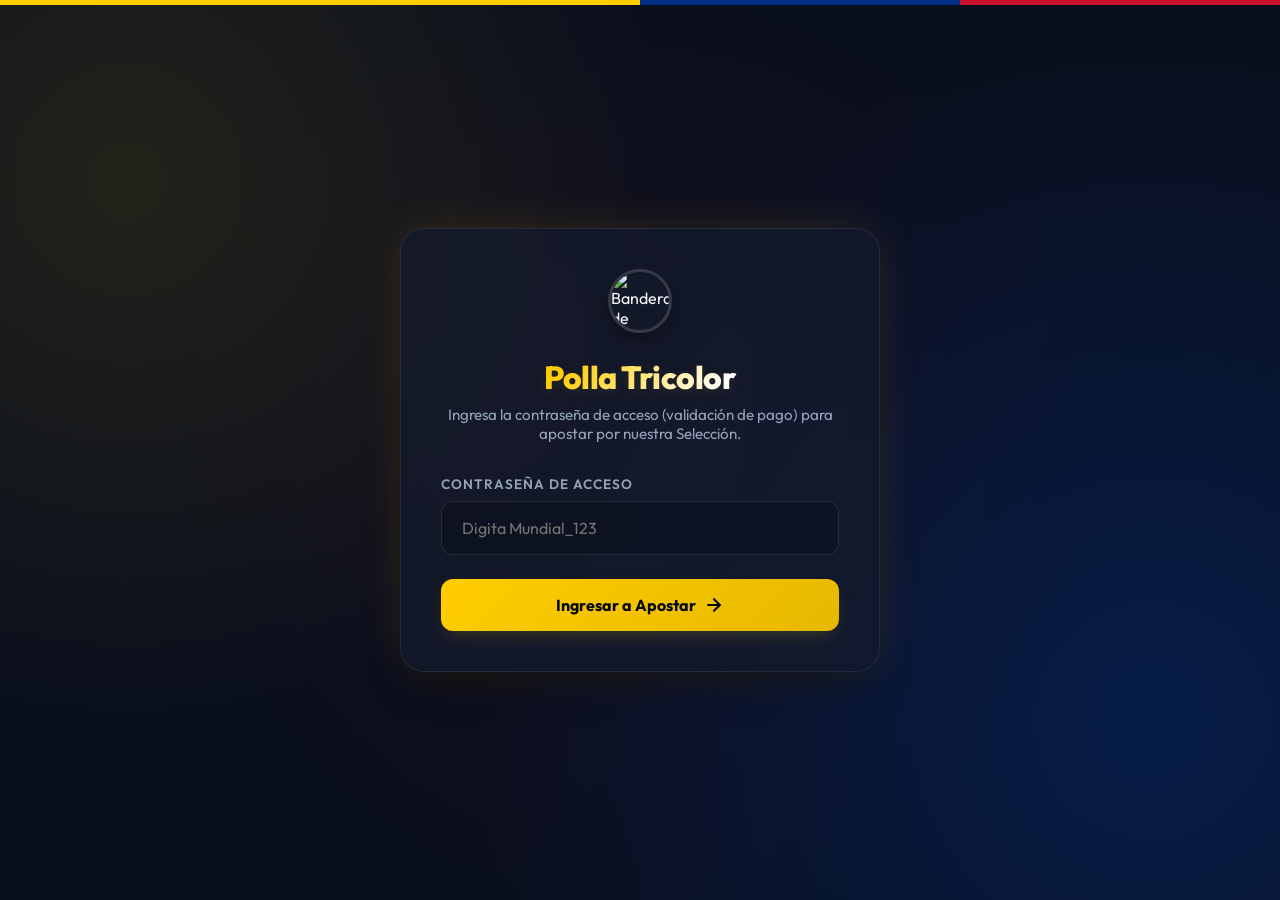
==== index.html @ 94641858 "Add index.html and update routing for standard entry point" ====
<!DOCTYPE html>
<html lang="es">
<head>
  <meta charset="UTF-8">
  <meta name="viewport" content="width=device-width, initial-scale=1.0">
  <title>Acceso Tricolor - Polla Deportiva</title>
  <link rel="stylesheet" href="css/style.css">
  <meta name="description" content="Accede a la polla oficial de la Selección Colombia para el partido frente a Uzbekistán.">
</head>
<body>
  <div class="glass-card">
    <div class="flag-container">
      <!-- Bandera de Colombia provista por flagcdn -->
      <img src="https://flagcdn.com/w160/co.png" alt="Bandera de Colombia" class="flag-img">
    </div>
    
    <h1 class="title-patriotic">Polla Tricolor</h1>
    <p class="subtitle">Ingresa la contraseña de acceso (validación de pago) para apostar por nuestra Selección.</p>
    
    <form id="login-form">
      <div class="input-group">
        <label for="password" class="input-label">Contraseña de Acceso</label>
        <input 
          type="password" 
          id="password" 
          class="input-field" 
          placeholder="Digita Mundial_123" 
          required 
          autocomplete="off"
        >
        <span class="error-msg" id="error-message">⚠️ La contraseña es incorrecta. Verifica tu comprobante.</span>
      </div>
      
      <button type="submit" class="btn-primary">
        <span>Ingresar a Apostar</span>
        <svg xmlns="http://www.w3.org/2000/svg" width="20" height="20" viewBox="0 0 24 24" fill="none" stroke="currentColor" stroke-width="2.5" stroke-linecap="round" stroke-linejoin="round"><line x1="5" y1="12" x2="19" y2="12"></line><polyline points="12 5 19 12 12 19"></polyline></svg>
      </button>
    </form>
  </div>

  <script>
    // Limpiar autorización previa al entrar a login
    sessionStorage.removeItem('authorized');

    const loginForm = document.getElementById('login-form');
    const passwordInput = document.getElementById('password');
    const errorMessage = document.getElementById('error-message');

    loginForm.addEventListener('submit', (e) => {
      e.preventDefault();
      
      const enteredPassword = passwordInput.value.trim();
      
      // Contraseña requerida: Mundial_123
      if (enteredPassword === 'Mundial_123') {
        sessionStorage.setItem('authorized', 'true');
        errorMessage.style.display = 'none';
        
        // Efecto visual de éxito antes de redirigir
        const card = document.querySelector('.glass-card');
        card.style.transform = 'scale(0.95)';
        card.style.opacity = '0.7';
        
        setTimeout(() => {
          window.location.href = 'app.html';
        }, 400);
      } else {
        // Mostrar mensaje de error con animación de sacudida
        errorMessage.style.display = 'block';
        errorMessage.style.animation = 'none';
        errorMessage.offsetHeight; // Forzar reflow
        errorMessage.style.animation = 'shake 0.3s ease-in-out';
        passwordInput.classList.add('error-border');
        passwordInput.focus();
      }
    });

    // Quitar error al escribir de nuevo
    passwordInput.addEventListener('input', () => {
      errorMessage.style.display = 'none';
    });
  </script>
</body>
</html>
---- css/style.css ----
@import url('https://fonts.googleapis.com/css2?family=Outfit:wght@300;400;500;600;700;800&display=swap');

:root {
  --bg-dark: #0a0f1d;
  --bg-card: rgba(20, 27, 45, 0.75);
  --border-glow: rgba(255, 255, 255, 0.08);
  
  /* Paleta Patria de Colombia (Ajustada para diseño premium) */
  --col-yellow: #FFCD00;
  --col-blue: #003087;
  --col-red: #C8102E;
  
  /* Variantes translúcidas y glows */
  --yellow-glow: rgba(255, 205, 0, 0.2);
  --yellow-light: rgba(255, 205, 0, 0.1);
  --blue-glow: rgba(0, 48, 135, 0.4);
  --red-glow: rgba(200, 16, 46, 0.3);
  
  --text-white: #f8fafc;
  --text-slate: #94a3b8;
  --text-muted: #64748b;
  
  --transition: all 0.3s cubic-bezier(0.4, 0, 0.2, 1);
}

* {
  margin: 0;
  padding: 0;
  box-sizing: border-box;
  font-family: 'Outfit', sans-serif;
}

body {
  background-color: var(--bg-dark);
  color: var(--text-white);
  min-height: 100vh;
  display: flex;
  flex-direction: column;
  align-items: center;
  justify-content: center;
  overflow-x: hidden;
  position: relative;
  background-image: 
    radial-gradient(circle at 10% 20%, var(--yellow-light) 0%, transparent 40%),
    radial-gradient(circle at 90% 80%, var(--blue-glow) 0%, transparent 50%),
    radial-gradient(circle at 50% 50%, rgba(200, 16, 46, 0.05) 0%, transparent 60%);
  background-attachment: fixed;
}

/* Decoraciones patrias de fondo */
body::before {
  content: '';
  position: absolute;
  top: 0;
  left: 0;
  right: 0;
  height: 5px;
  background: linear-gradient(to right, var(--col-yellow) 0%, var(--col-yellow) 50%, var(--col-blue) 50%, var(--col-blue) 75%, var(--col-red) 75%, var(--col-red) 100%);
  z-index: 10;
}

/* Contenedor tipo Glassmorphism */
.glass-card {
  background: var(--bg-card);
  backdrop-filter: blur(16px);
  -webkit-backdrop-filter: blur(16px);
  border: 1px solid var(--border-glow);
  border-radius: 24px;
  padding: 2.5rem;
  width: 100%;
  max-width: 480px;
  box-shadow: 
    0 20px 40px -15px rgba(0, 0, 0, 0.5),
    0 0 50px -10px var(--yellow-glow);
  position: relative;
  overflow: hidden;
  transition: var(--transition);
}

.glass-card::after {
  content: '';
  position: absolute;
  top: 0;
  left: -100%;
  width: 100%;
  height: 100%;
  background: linear-gradient(
    90deg,
    transparent,
    rgba(255, 255, 255, 0.05),
    transparent
  );
  transition: 0.5s;
}

.glass-card:hover::after {
  left: 100%;
}

/* Títulos y textos */
.title-patriotic {
  font-size: 2rem;
  font-weight: 800;
  text-align: center;
  margin-bottom: 0.5rem;
  background: linear-gradient(135deg, var(--col-yellow) 30%, #fff 70%);
  -webkit-background-clip: text;
  -webkit-text-fill-color: transparent;
  text-shadow: 0 4px 12px rgba(255, 205, 0, 0.1);
  letter-spacing: -0.5px;
}

.subtitle {
  color: var(--text-slate);
  text-align: center;
  font-size: 0.95rem;
  margin-bottom: 2rem;
}

/* Inputs Premium */
.input-group {
  margin-bottom: 1.5rem;
  position: relative;
}

.input-label {
  display: block;
  font-size: 0.85rem;
  font-weight: 600;
  color: var(--text-slate);
  margin-bottom: 0.5rem;
  text-transform: uppercase;
  letter-spacing: 1px;
}

.input-field {
  width: 100%;
  background: rgba(10, 15, 29, 0.6);
  border: 1px solid rgba(255, 255, 255, 0.1);
  border-radius: 12px;
  padding: 1rem 1.25rem;
  color: var(--text-white);
  font-size: 1rem;
  outline: none;
  transition: var(--transition);
}

.input-field:focus {
  border-color: var(--col-yellow);
  box-shadow: 0 0 15px rgba(255, 205, 0, 0.15);
  background: rgba(10, 15, 29, 0.85);
}

/* Botones con efectos patrios */
.btn-primary {
  width: 100%;
  background: linear-gradient(135deg, var(--col-yellow) 0%, #E6B800 100%);
  color: #05070f;
  border: none;
  border-radius: 12px;
  padding: 1rem;
  font-size: 1rem;
  font-weight: 700;
  cursor: pointer;
  transition: var(--transition);
  box-shadow: 0 8px 20px -6px var(--yellow-glow);
  display: flex;
  align-items: center;
  justify-content: center;
  gap: 0.5rem;
}

.btn-primary:hover {
  transform: translateY(-2px);
  box-shadow: 0 12px 24px -4px var(--yellow-glow);
  filter: brightness(1.1);
}

.btn-primary:active {
  transform: translateY(0);
}

/* Animaciones de Error */
.error-msg {
  color: #ef4444;
  font-size: 0.85rem;
  margin-top: 0.5rem;
  display: none;
  animation: shake 0.3s ease-in-out;
}

@keyframes shake {
  0%, 100% { transform: translateX(0); }
  25% { transform: translateX(-6px); }
  75% { transform: translateX(6px); }
}

/* Bandera de Colombia circular */
.flag-container {
  width: 64px;
  height: 64px;
  border-radius: 50%;
  overflow: hidden;
  border: 3px solid rgba(255, 255, 255, 0.15);
  box-shadow: 0 8px 16px rgba(0, 0, 0, 0.3);
  margin: 0 auto 1.5rem auto;
  display: flex;
  justify-content: center;
  align-items: center;
}

.flag-img {
  width: 100%;
  height: 100%;
  object-fit: cover;
}

/* Estilo del Partido */
.match-card {
  display: flex;
  align-items: center;
  justify-content: space-between;
  background: rgba(10, 15, 29, 0.5);
  border: 1px solid rgba(255, 255, 255, 0.05);
  border-radius: 16px;
  padding: 1.5rem;
  margin-bottom: 2rem;
}

.team {
  display: flex;
  flex-direction: column;
  align-items: center;
  flex: 1;
}

.team-flag {
  width: 48px;
  height: 48px;
  border-radius: 50%;
  object-fit: cover;
  border: 2px solid rgba(255, 255, 255, 0.1);
  margin-bottom: 0.5rem;
}

.team-name {
  font-size: 0.9rem;
  font-weight: 700;
  text-align: center;
  color: var(--text-white);
}

.vs {
  font-size: 1.2rem;
  font-weight: 800;
  color: var(--col-yellow);
  padding: 0 1rem;
}

/* Pronóstico Marcador */
.score-inputs {
  display: flex;
  align-items: center;
  justify-content: center;
  gap: 1rem;
  margin-bottom: 1.5rem;
}

.score-input {
  width: 60px;
  height: 60px;
  font-size: 1.5rem;
  text-align: center;
  font-weight: 700;
  border-radius: 12px;
}

.score-divider {
  font-size: 1.5rem;
  font-weight: 700;
  color: var(--text-slate);
}

/* Header para app.html y dashboard.html */
.app-header {
  position: absolute;
  top: 1.5rem;
  right: 1.5rem;
  display: flex;
  gap: 1rem;
}

.btn-secondary {
  background: rgba(255, 255, 255, 0.05);
  color: var(--text-white);
  border: 1px solid rgba(255, 255, 255, 0.1);
  padding: 0.5rem 1rem;
  border-radius: 8px;
  font-size: 0.85rem;
  font-weight: 600;
  cursor: pointer;
  transition: var(--transition);
  text-decoration: none;
}

.btn-secondary:hover {
  background: rgba(255, 255, 255, 0.15);
  border-color: rgba(255, 255, 255, 0.2);
}

/* Alertas de Notificación */
.notification {
  position: fixed;
  bottom: 2rem;
  right: 2rem;
  background: var(--bg-card);
  border-left: 4px solid var(--col-yellow);
  padding: 1rem 1.5rem;
  border-radius: 8px;
  box-shadow: 0 10px 30px rgba(0,0,0,0.5);
  display: flex;
  align-items: center;
  gap: 0.75rem;
  transform: translateY(150%);
  transition: transform 0.4s cubic-bezier(0.175, 0.885, 0.32, 1.275);
  z-index: 100;
}

.notification.show {
  transform: translateY(0);
}
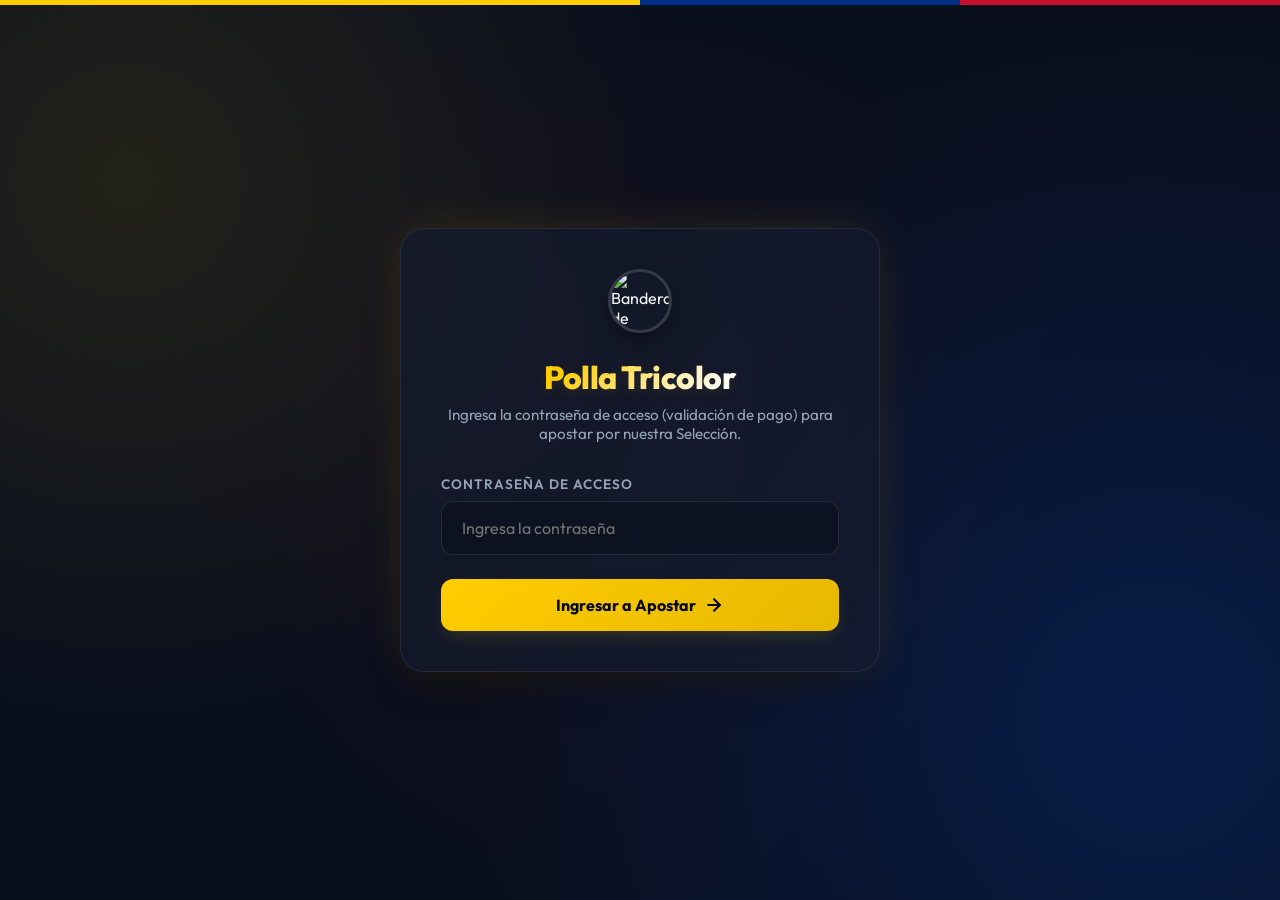
==== commit 7867a2c3: "Fix score input clipping and hide password placeholder hint" ====
--- a/index.html
+++ b/index.html
@@ -24,7 +24,7 @@
           type="password" 
           id="password" 
           class="input-field" 
-          placeholder="Digita Mundial_123" 
+          placeholder="Ingresa la contraseña" 
           required 
           autocomplete="off"
         >
--- a/css/style.css
+++ b/css/style.css
@@ -269,10 +269,23 @@
 .score-input {
   width: 60px;
   height: 60px;
-  font-size: 1.5rem;
+  font-size: 1.8rem;
   text-align: center;
   font-weight: 700;
   border-radius: 12px;
+  padding: 0;
+  line-height: 60px;
+}
+
+/* Ocultar flechas incrementales (spinners) en inputs numéricos */
+.score-input::-webkit-outer-spin-button,
+.score-input::-webkit-inner-spin-button {
+  -webkit-appearance: none;
+  margin: 0;
+}
+
+.score-input[type=number] {
+  -moz-appearance: textfield;
 }
 
 .score-divider {
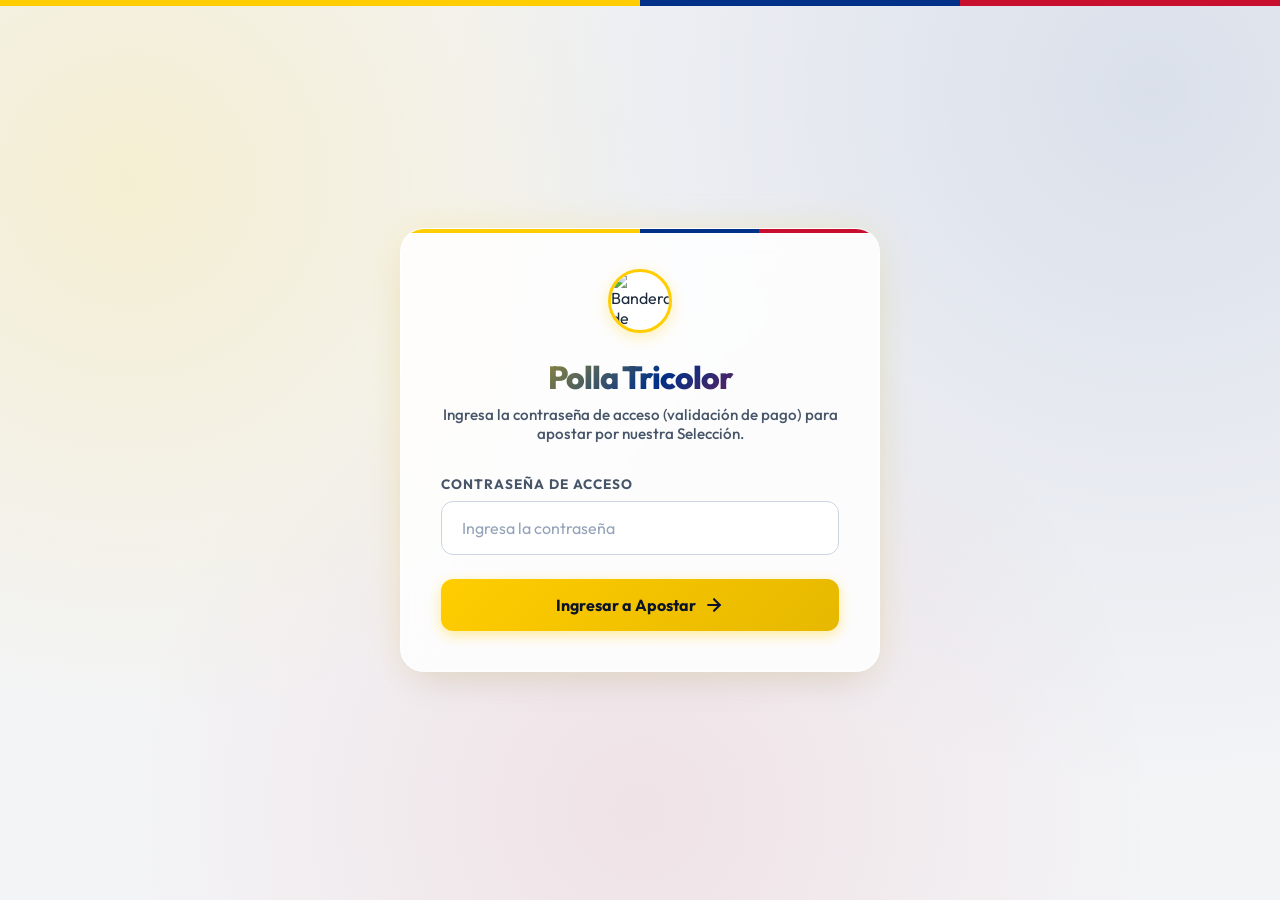
==== commit aa1331f9: "Actualizacion partido contra Congo, contrasena Col_123, mejoras PDF e interfaz clara tricolor" ====
--- a/index.html
+++ b/index.html
@@ -5,9 +5,9 @@
   <meta name="viewport" content="width=device-width, initial-scale=1.0">
   <title>Acceso Tricolor - Polla Deportiva</title>
   <link rel="stylesheet" href="css/style.css">
-  <meta name="description" content="Accede a la polla oficial de la Selección Colombia para el partido frente a Uzbekistán.">
+  <meta name="description" content="Accede a la polla oficial de la Selección Colombia para el partido frente a República del Congo.">
 </head>
-<body>
+<body class="login-page">
   <div class="glass-card">
     <div class="flag-container">
       <!-- Bandera de Colombia provista por flagcdn -->
@@ -51,8 +51,8 @@
       
       const enteredPassword = passwordInput.value.trim();
       
-      // Contraseña requerida: Mundial_123
-      if (enteredPassword === 'Mundial_123') {
+      // Contraseña requerida: Col_123
+      if (enteredPassword === 'Col_123') {
         sessionStorage.setItem('authorized', 'true');
         errorMessage.style.display = 'none';
         
--- a/css/style.css
+++ b/css/style.css
@@ -342,3 +342,134 @@
 .notification.show {
   transform: translateY(0);
 }
+
+/* ==========================================
+   ESTILOS PREMIUM PANTALLA DE INGRESO (LIGHT THEME TRICOLOR)
+   ========================================== */
+
+/* Fondo claro y degradados sutiles con colores patrios (Amarillo, Azul, Rojo) */
+body.login-page {
+  background-color: #f3f4f6;
+  color: #1e293b;
+  background-image: 
+    radial-gradient(circle at 10% 20%, rgba(255, 205, 0, 0.15) 0%, transparent 40%),
+    radial-gradient(circle at 90% 10%, rgba(0, 48, 135, 0.1) 0%, transparent 50%),
+    radial-gradient(circle at 50% 90%, rgba(200, 16, 46, 0.08) 0%, transparent 50%);
+  background-attachment: fixed;
+}
+
+/* Decoración superior con franjas tricolor definidas en el body */
+body.login-page::before {
+  height: 6px;
+  background: linear-gradient(to right, 
+    #FFCD00 0%, #FFCD00 50%, 
+    #003087 50%, #003087 75%, 
+    #C8102E 75%, #C8102E 100%
+  );
+}
+
+/* Tarjeta de Login (Glassmorphism sobre fondo claro) */
+body.login-page .glass-card {
+  background: rgba(255, 255, 255, 0.85);
+  border: 1px solid rgba(255, 255, 255, 0.6);
+  box-shadow: 
+    0 20px 40px -15px rgba(15, 23, 42, 0.1),
+    0 0 40px -5px rgba(255, 205, 0, 0.2);
+  color: #1e293b;
+}
+
+/* Efecto brillo al pasar por la tarjeta */
+body.login-page .glass-card::after {
+  background: linear-gradient(
+    90deg,
+    transparent,
+    rgba(255, 255, 255, 0.4),
+    transparent
+  );
+}
+
+/* Línea decorativa tricolor integrada en la parte superior de la tarjeta */
+body.login-page .glass-card::before {
+  content: '';
+  position: absolute;
+  top: 0;
+  left: 0;
+  right: 0;
+  height: 4px;
+  background: linear-gradient(to right, 
+    var(--col-yellow) 0%, var(--col-yellow) 50%, 
+    var(--col-blue) 50%, var(--col-blue) 75%, 
+    var(--col-red) 75%, var(--col-red) 100%
+  );
+  z-index: 5;
+}
+
+/* Título patriótico con degradado en los colores de la bandera */
+body.login-page .title-patriotic {
+  background: linear-gradient(135deg, #FFCD00 0%, #003087 55%, #C8102E 100%);
+  -webkit-background-clip: text;
+  -webkit-text-fill-color: transparent;
+  text-shadow: none;
+  font-weight: 800;
+  letter-spacing: -1px;
+}
+
+/* Subtítulo */
+body.login-page .subtitle {
+  color: #475569;
+  font-weight: 500;
+}
+
+/* Contenedor de la bandera en el login */
+body.login-page .flag-container {
+  border: 3px solid #FFCD00;
+  box-shadow: 0 4px 15px rgba(255, 205, 0, 0.3);
+  background-color: #fff;
+}
+
+/* Campo de entrada */
+body.login-page .input-label {
+  color: #475569;
+  font-weight: 700;
+}
+
+body.login-page .input-field {
+  background: #ffffff;
+  border: 1.5px solid #cbd5e1;
+  color: #0f172a;
+}
+
+body.login-page .input-field::placeholder {
+  color: #94a3b8;
+}
+
+body.login-page .input-field:focus {
+  border-color: #003087;
+  box-shadow: 0 0 0 3px rgba(0, 48, 135, 0.15);
+  background: #ffffff;
+}
+
+body.login-page .input-field.error-border {
+  border-color: #ef4444;
+  box-shadow: 0 0 0 3px rgba(239, 68, 68, 0.15);
+}
+
+/* Botón de Ingreso */
+body.login-page .btn-primary {
+  background: linear-gradient(135deg, #FFCD00 0%, #E6B800 100%);
+  color: #0b1329;
+  border: none;
+  font-weight: 700;
+  box-shadow: 0 4px 14px rgba(255, 205, 0, 0.4);
+}
+
+body.login-page .btn-primary:hover {
+  transform: translateY(-2px);
+  background: linear-gradient(135deg, #FFE066 0%, #FFCD00 100%);
+  box-shadow: 0 8px 20px rgba(255, 205, 0, 0.5);
+}
+
+body.login-page .btn-primary svg {
+  stroke: #0b1329;
+}
+
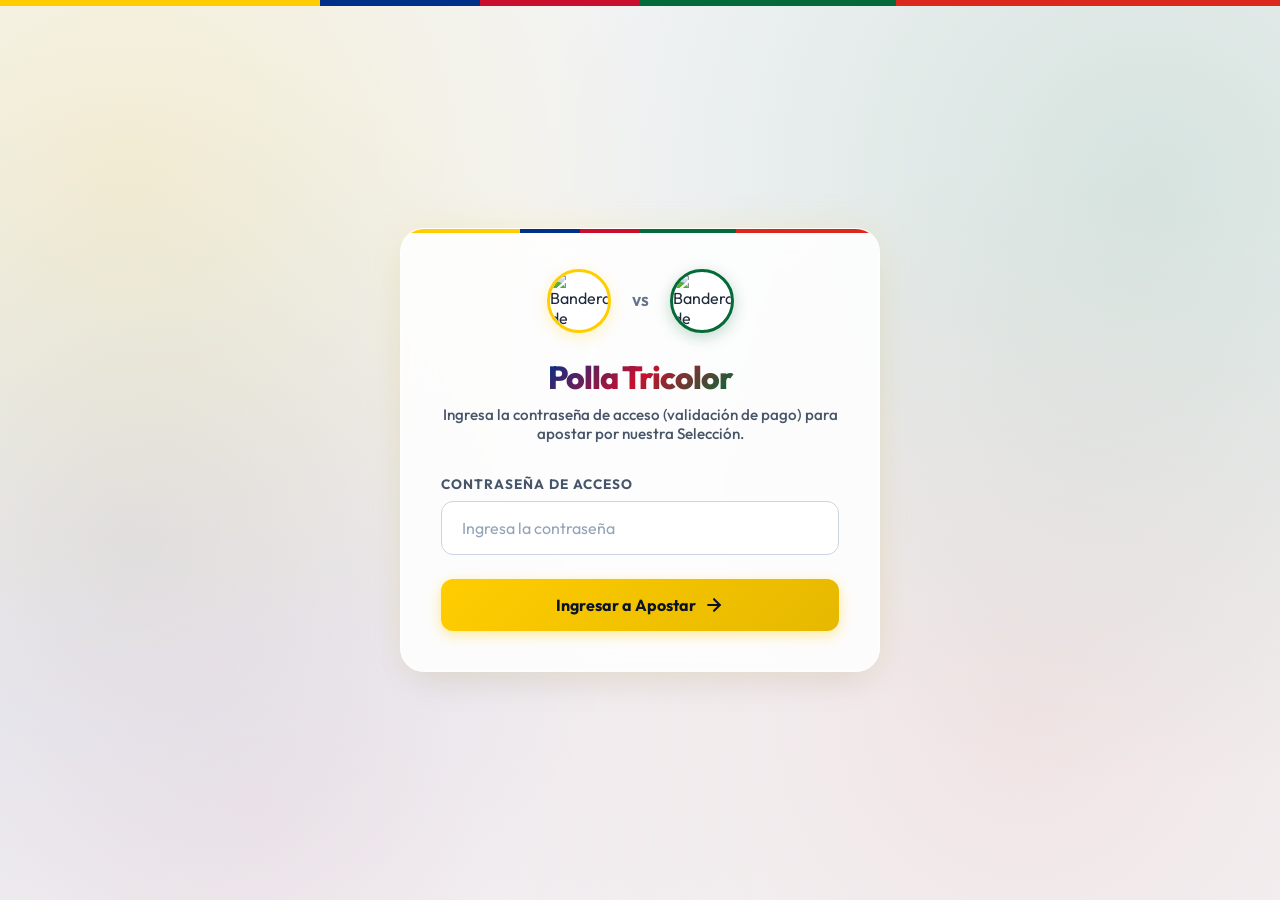
==== commit b56e87a4: "Actualizar contrincante a Portugal, nueva contrasena y combinacion visual de banderas" ====
--- a/index.html
+++ b/index.html
@@ -5,13 +5,20 @@
   <meta name="viewport" content="width=device-width, initial-scale=1.0">
   <title>Acceso Tricolor - Polla Deportiva</title>
   <link rel="stylesheet" href="css/style.css">
-  <meta name="description" content="Accede a la polla oficial de la Selección Colombia para el partido frente a República del Congo.">
+  <meta name="description" content="Accede a la polla oficial de la Selección Colombia para el partido frente a Portugal.">
 </head>
 <body class="login-page">
   <div class="glass-card">
-    <div class="flag-container">
+    <div class="flags-wrapper">
       <!-- Bandera de Colombia provista por flagcdn -->
-      <img src="https://flagcdn.com/w160/co.png" alt="Bandera de Colombia" class="flag-img">
+      <div class="flag-container">
+        <img src="https://flagcdn.com/w160/co.png" alt="Bandera de Colombia" class="flag-img">
+      </div>
+      <div class="flag-vs">VS</div>
+      <!-- Bandera de Portugal provista por flagcdn -->
+      <div class="flag-container">
+        <img src="https://flagcdn.com/w160/pt.png" alt="Bandera de Portugal" class="flag-img">
+      </div>
     </div>
     
     <h1 class="title-patriotic">Polla Tricolor</h1>
@@ -51,8 +58,8 @@
       
       const enteredPassword = passwordInput.value.trim();
       
-      // Contraseña requerida: Col_123
-      if (enteredPassword === 'Col_123') {
+      // Contraseña requerida: Apuesta_123
+      if (enteredPassword === 'Apuesta_123') {
         sessionStorage.setItem('authorized', 'true');
         errorMessage.style.display = 'none';
         
--- a/css/style.css
+++ b/css/style.css
@@ -9,6 +9,12 @@
   --col-yellow: #FFCD00;
   --col-blue: #003087;
   --col-red: #C8102E;
+  
+  /* Paleta de Portugal */
+  --portugal-green: #046A38;
+  --portugal-red: #DA291C;
+  --portugal-green-glow: rgba(4, 106, 56, 0.2);
+  --portugal-red-glow: rgba(218, 41, 28, 0.2);
   
   /* Variantes translúcidas y glows */
   --yellow-glow: rgba(255, 205, 0, 0.2);
@@ -195,7 +201,7 @@
   75% { transform: translateX(6px); }
 }
 
-/* Bandera de Colombia circular */
+/* Banderas circulares */
 .flag-container {
   width: 64px;
   height: 64px;
@@ -207,6 +213,29 @@
   display: flex;
   justify-content: center;
   align-items: center;
+}
+
+/* Contenedor de doble bandera */
+.flags-wrapper {
+  display: flex;
+  align-items: center;
+  justify-content: center;
+  gap: 0.75rem;
+  margin: 0 auto 1.5rem auto;
+}
+
+.flags-wrapper .flag-container {
+  margin: 0;
+}
+
+.flag-vs {
+  font-weight: 800;
+  font-size: 0.8rem;
+  color: #64748b;
+  background: rgba(255, 255, 255, 0.06);
+  padding: 0.25rem 0.5rem;
+  border-radius: 6px;
+  border: 1px solid rgba(255, 255, 255, 0.08);
 }
 
 .flag-img {
@@ -347,24 +376,28 @@
    ESTILOS PREMIUM PANTALLA DE INGRESO (LIGHT THEME TRICOLOR)
    ========================================== */
 
-/* Fondo claro y degradados sutiles con colores patrios (Amarillo, Azul, Rojo) */
+/* Fondo claro y degradados sutiles con colores de Colombia y Portugal */
 body.login-page {
   background-color: #f3f4f6;
   color: #1e293b;
   background-image: 
-    radial-gradient(circle at 10% 20%, rgba(255, 205, 0, 0.15) 0%, transparent 40%),
-    radial-gradient(circle at 90% 10%, rgba(0, 48, 135, 0.1) 0%, transparent 50%),
-    radial-gradient(circle at 50% 90%, rgba(200, 16, 46, 0.08) 0%, transparent 50%);
+    radial-gradient(circle at 10% 20%, rgba(255, 205, 0, 0.14) 0%, transparent 40%),
+    radial-gradient(circle at 10% 60%, rgba(0, 48, 135, 0.08) 0%, transparent 40%),
+    radial-gradient(circle at 20% 90%, rgba(200, 16, 46, 0.06) 0%, transparent 40%),
+    radial-gradient(circle at 90% 20%, rgba(4, 106, 56, 0.12) 0%, transparent 45%),
+    radial-gradient(circle at 80% 80%, rgba(218, 41, 28, 0.08) 0%, transparent 45%);
   background-attachment: fixed;
 }
 
-/* Decoración superior con franjas tricolor definidas en el body */
+/* Decoración superior con franjas combinadas de Colombia (50%) y Portugal (50%) */
 body.login-page::before {
   height: 6px;
   background: linear-gradient(to right, 
-    #FFCD00 0%, #FFCD00 50%, 
-    #003087 50%, #003087 75%, 
-    #C8102E 75%, #C8102E 100%
+    #FFCD00 0%, #FFCD00 25%, 
+    #003087 25%, #003087 37.5%, 
+    #C8102E 37.5%, #C8102E 50%,
+    #046A38 50%, #046A38 70%,
+    #DA291C 70%, #DA291C 100%
   );
 }
 
@@ -374,7 +407,7 @@
   border: 1px solid rgba(255, 255, 255, 0.6);
   box-shadow: 
     0 20px 40px -15px rgba(15, 23, 42, 0.1),
-    0 0 40px -5px rgba(255, 205, 0, 0.2);
+    0 0 40px -5px rgba(255, 205, 0, 0.15);
   color: #1e293b;
 }
 
@@ -388,7 +421,7 @@
   );
 }
 
-/* Línea decorativa tricolor integrada en la parte superior de la tarjeta */
+/* Línea decorativa combinada Colombia/Portugal integrada en la tarjeta */
 body.login-page .glass-card::before {
   content: '';
   position: absolute;
@@ -397,16 +430,18 @@
   right: 0;
   height: 4px;
   background: linear-gradient(to right, 
-    var(--col-yellow) 0%, var(--col-yellow) 50%, 
-    var(--col-blue) 50%, var(--col-blue) 75%, 
-    var(--col-red) 75%, var(--col-red) 100%
+    var(--col-yellow) 0%, var(--col-yellow) 25%, 
+    var(--col-blue) 25%, var(--col-blue) 37.5%, 
+    var(--col-red) 37.5%, var(--col-red) 50%,
+    var(--portugal-green) 50%, var(--portugal-green) 70%,
+    var(--portugal-red) 70%, var(--portugal-red) 100%
   );
   z-index: 5;
 }
 
-/* Título patriótico con degradado en los colores de la bandera */
+/* Título patriótico con degradado en los colores de ambas selecciones */
 body.login-page .title-patriotic {
-  background: linear-gradient(135deg, #FFCD00 0%, #003087 55%, #C8102E 100%);
+  background: linear-gradient(135deg, #FFCD00 0%, #003087 25%, #C8102E 50%, #046A38 75%, #DA291C 100%);
   -webkit-background-clip: text;
   -webkit-text-fill-color: transparent;
   text-shadow: none;
@@ -420,11 +455,26 @@
   font-weight: 500;
 }
 
-/* Contenedor de la bandera en el login */
-body.login-page .flag-container {
-  border: 3px solid #FFCD00;
-  box-shadow: 0 4px 15px rgba(255, 205, 0, 0.3);
+/* Estilos específicos de las banderas dentro del login para Colombia y Portugal */
+body.login-page .flags-wrapper .flag-container {
+  border: 3px solid rgba(255, 255, 255, 0.8);
+  box-shadow: 0 4px 15px rgba(0, 0, 0, 0.1);
   background-color: #fff;
+  transition: var(--transition);
+}
+
+body.login-page .flags-wrapper .flag-container:first-of-type {
+  border-color: #FFCD00;
+  box-shadow: 0 4px 15px rgba(255, 205, 0, 0.25);
+}
+
+body.login-page .flags-wrapper .flag-container:last-of-type {
+  border-color: #046A38;
+  box-shadow: 0 4px 15px rgba(4, 106, 56, 0.25);
+}
+
+body.login-page .flags-wrapper .flag-container:hover {
+  transform: scale(1.1);
 }
 
 /* Campo de entrada */
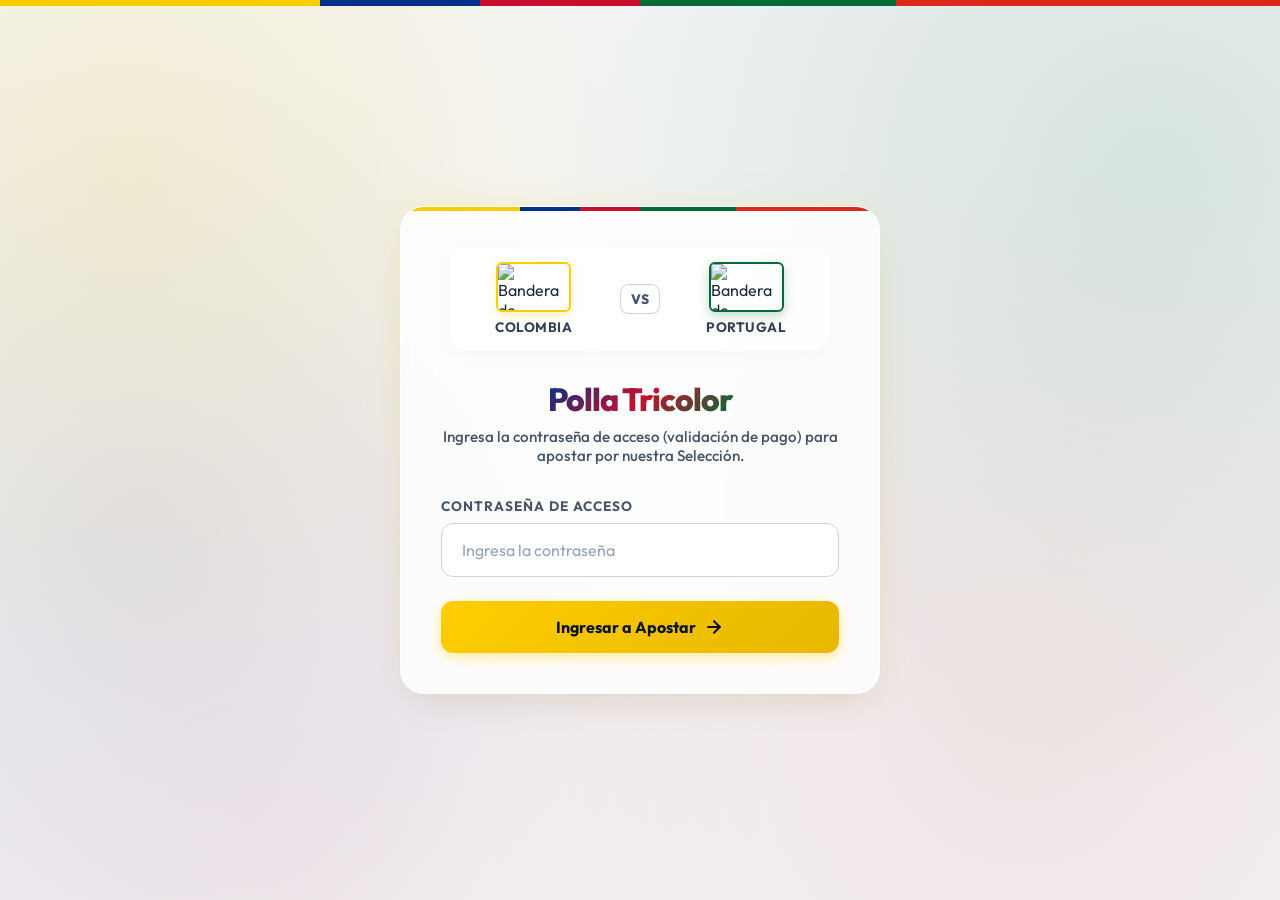
==== commit 21fecdbb: "Ajusta banderas a rectangular, agrega nombres de las selecciones al login y al admin gate" ====
--- a/index.html
+++ b/index.html
@@ -9,15 +9,15 @@
 </head>
 <body class="login-page">
   <div class="glass-card">
-    <div class="flags-wrapper">
-      <!-- Bandera de Colombia provista por flagcdn -->
-      <div class="flag-container">
-        <img src="https://flagcdn.com/w160/co.png" alt="Bandera de Colombia" class="flag-img">
+    <div class="match-header-login">
+      <div class="team-login">
+        <img src="https://flagcdn.com/w160/co.png" alt="Bandera de Colombia" class="flag-rect">
+        <span class="team-name-login">Colombia</span>
       </div>
-      <div class="flag-vs">VS</div>
-      <!-- Bandera de Portugal provista por flagcdn -->
-      <div class="flag-container">
-        <img src="https://flagcdn.com/w160/pt.png" alt="Bandera de Portugal" class="flag-img">
+      <div class="vs-login">VS</div>
+      <div class="team-login">
+        <img src="https://flagcdn.com/w160/pt.png" alt="Bandera de Portugal" class="flag-rect">
+        <span class="team-name-login">Portugal</span>
       </div>
     </div>
     
--- a/css/style.css
+++ b/css/style.css
@@ -215,33 +215,91 @@
   align-items: center;
 }
 
-/* Contenedor de doble bandera */
-.flags-wrapper {
+/* Nuevo encabezado de partido con banderas alargadas y nombres */
+.match-header-login {
   display: flex;
   align-items: center;
   justify-content: center;
-  gap: 0.75rem;
-  margin: 0 auto 1.5rem auto;
-}
-
-.flags-wrapper .flag-container {
-  margin: 0;
-}
-
-.flag-vs {
+  gap: 1.5rem;
+  margin: 0 auto 1.75rem auto;
+  background: rgba(255, 255, 255, 0.03);
+  border: 1px solid rgba(255, 255, 255, 0.08);
+  padding: 0.85rem 1.25rem;
+  border-radius: 16px;
+  width: 100%;
+  max-width: 380px;
+}
+
+body.login-page .match-header-login {
+  background: rgba(255, 255, 255, 0.65);
+  border: 1px solid rgba(255, 255, 255, 0.8);
+  box-shadow: 0 4px 15px rgba(0, 0, 0, 0.03);
+}
+
+.team-login {
+  display: flex;
+  flex-direction: column;
+  align-items: center;
+  gap: 0.4rem;
+  flex: 1;
+}
+
+.flag-rect {
+  width: 75px;
+  height: 50px;
+  object-fit: cover;
+  border-radius: 6px;
+  box-shadow: 0 4px 10px rgba(0, 0, 0, 0.2);
+  border: 2px solid rgba(255, 255, 255, 0.15);
+  transition: var(--transition);
+}
+
+body.login-page .flag-rect {
+  border: 2px solid #ffffff;
+  box-shadow: 0 4px 10px rgba(0, 0, 0, 0.12);
+}
+
+body.login-page .team-login:first-of-type .flag-rect {
+  border-color: #FFCD00;
+  box-shadow: 0 4px 12px rgba(255, 205, 0, 0.25);
+}
+
+body.login-page .team-login:last-of-type .flag-rect {
+  border-color: #046A38;
+  box-shadow: 0 4px 12px rgba(4, 106, 56, 0.25);
+}
+
+.flag-rect:hover {
+  transform: translateY(-2px) scale(1.05);
+}
+
+.team-name-login {
+  font-size: 0.85rem;
+  font-weight: 700;
+  color: inherit;
+  text-transform: uppercase;
+  letter-spacing: 0.5px;
+}
+
+body.login-page .team-name-login {
+  color: #334155;
+}
+
+.vs-login {
   font-weight: 800;
-  font-size: 0.8rem;
-  color: #64748b;
+  font-size: 0.85rem;
+  color: var(--text-slate);
   background: rgba(255, 255, 255, 0.06);
-  padding: 0.25rem 0.5rem;
-  border-radius: 6px;
+  padding: 0.3rem 0.6rem;
+  border-radius: 8px;
   border: 1px solid rgba(255, 255, 255, 0.08);
 }
 
-.flag-img {
-  width: 100%;
-  height: 100%;
-  object-fit: cover;
+body.login-page .vs-login {
+  color: #475569;
+  background: rgba(255, 255, 255, 0.9);
+  border-color: #cbd5e1;
+  box-shadow: inset 0 1px 2px rgba(0,0,0,0.05);
 }
 
 /* Estilo del Partido */
@@ -455,27 +513,7 @@
   font-weight: 500;
 }
 
-/* Estilos específicos de las banderas dentro del login para Colombia y Portugal */
-body.login-page .flags-wrapper .flag-container {
-  border: 3px solid rgba(255, 255, 255, 0.8);
-  box-shadow: 0 4px 15px rgba(0, 0, 0, 0.1);
-  background-color: #fff;
-  transition: var(--transition);
-}
-
-body.login-page .flags-wrapper .flag-container:first-of-type {
-  border-color: #FFCD00;
-  box-shadow: 0 4px 15px rgba(255, 205, 0, 0.25);
-}
-
-body.login-page .flags-wrapper .flag-container:last-of-type {
-  border-color: #046A38;
-  box-shadow: 0 4px 15px rgba(4, 106, 56, 0.25);
-}
-
-body.login-page .flags-wrapper .flag-container:hover {
-  transform: scale(1.1);
-}
+/* Estilos específicos de las banderas dentro del login removidos, ahora manejados por .flag-rect */
 
 /* Campo de entrada */
 body.login-page .input-label {
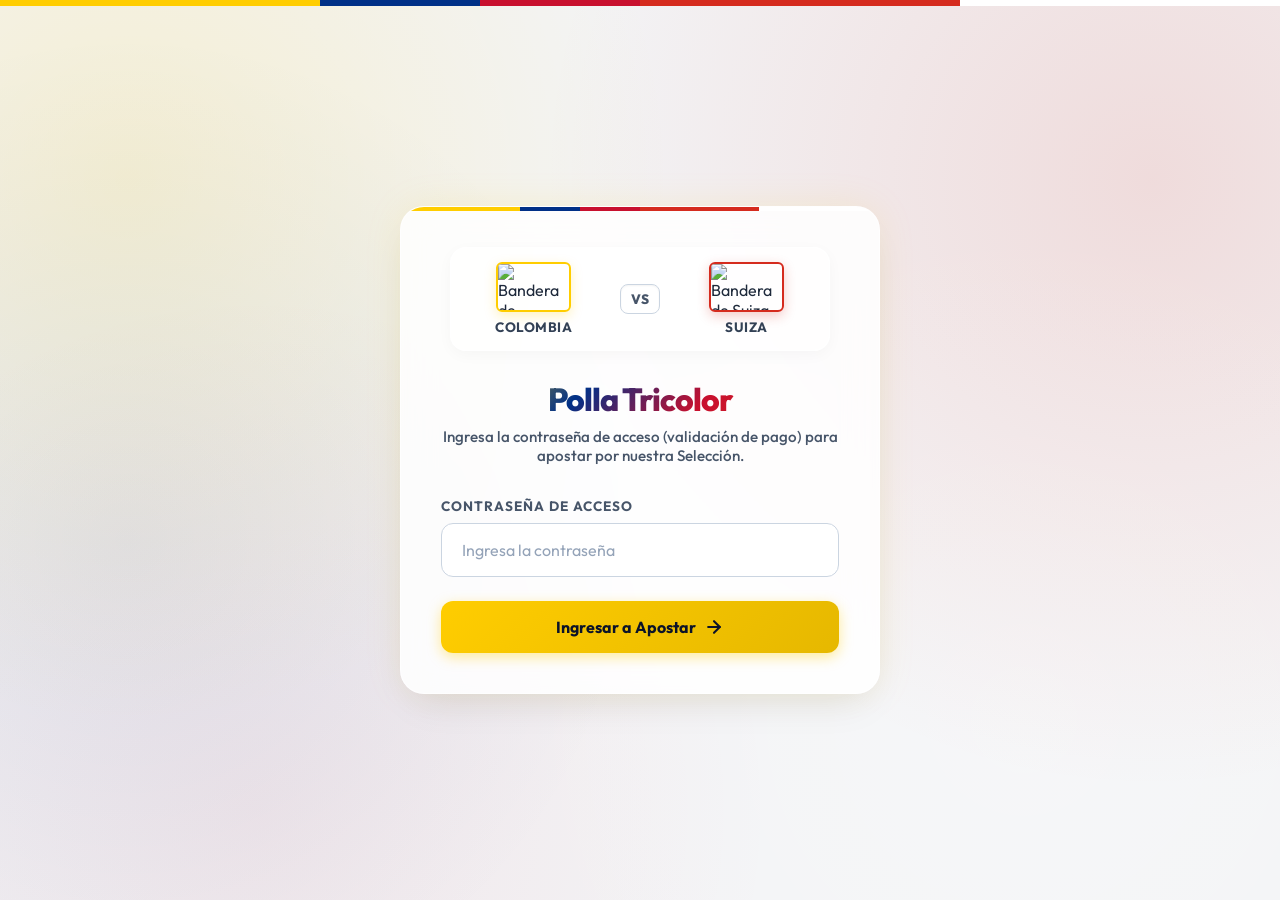
==== commit 1a98fbba: "Actualizar partido a Colombia vs Suiza, colores suizos, banderas y resetear base de datos" ====
--- a/index.html
+++ b/index.html
@@ -5,7 +5,7 @@
   <meta name="viewport" content="width=device-width, initial-scale=1.0">
   <title>Acceso Tricolor - Polla Deportiva</title>
   <link rel="stylesheet" href="css/style.css">
-  <meta name="description" content="Accede a la polla oficial de la Selección Colombia para el partido frente a Portugal.">
+  <meta name="description" content="Accede a la polla oficial de la Selección Colombia para el partido frente a Suiza.">
 </head>
 <body class="login-page">
   <div class="glass-card">
@@ -16,8 +16,8 @@
       </div>
       <div class="vs-login">VS</div>
       <div class="team-login">
-        <img src="https://flagcdn.com/w160/pt.png" alt="Bandera de Portugal" class="flag-rect">
-        <span class="team-name-login">Portugal</span>
+        <img src="https://flagcdn.com/w160/ch.png" alt="Bandera de Suiza" class="flag-rect">
+        <span class="team-name-login">Suiza</span>
       </div>
     </div>
     
@@ -69,7 +69,7 @@
         card.style.opacity = '0.7';
         
         setTimeout(() => {
-          window.location.href = 'app.html';
+          window.location.href = 'app.html?v=' + Date.now();
         }, 400);
       } else {
         // Mostrar mensaje de error con animación de sacudida
--- a/css/style.css
+++ b/css/style.css
@@ -10,11 +10,10 @@
   --col-blue: #003087;
   --col-red: #C8102E;
   
-  /* Paleta de Portugal */
-  --portugal-green: #046A38;
-  --portugal-red: #DA291C;
-  --portugal-green-glow: rgba(4, 106, 56, 0.2);
-  --portugal-red-glow: rgba(218, 41, 28, 0.2);
+  /* Paleta de Suiza */
+  --suiza-red: #d52b1e;
+  --suiza-white: #ffffff;
+  --suiza-red-glow: rgba(213, 43, 30, 0.25);
   
   /* Variantes translúcidas y glows */
   --yellow-glow: rgba(255, 205, 0, 0.2);
@@ -265,8 +264,8 @@
 }
 
 body.login-page .team-login:last-of-type .flag-rect {
-  border-color: #046A38;
-  box-shadow: 0 4px 12px rgba(4, 106, 56, 0.25);
+  border-color: var(--suiza-red);
+  box-shadow: 0 4px 12px var(--suiza-red-glow);
 }
 
 .flag-rect:hover {
@@ -434,7 +433,7 @@
    ESTILOS PREMIUM PANTALLA DE INGRESO (LIGHT THEME TRICOLOR)
    ========================================== */
 
-/* Fondo claro y degradados sutiles con colores de Colombia y Portugal */
+/* Fondo claro y degradados sutiles con colores de Colombia y Suiza */
 body.login-page {
   background-color: #f3f4f6;
   color: #1e293b;
@@ -442,20 +441,20 @@
     radial-gradient(circle at 10% 20%, rgba(255, 205, 0, 0.14) 0%, transparent 40%),
     radial-gradient(circle at 10% 60%, rgba(0, 48, 135, 0.08) 0%, transparent 40%),
     radial-gradient(circle at 20% 90%, rgba(200, 16, 46, 0.06) 0%, transparent 40%),
-    radial-gradient(circle at 90% 20%, rgba(4, 106, 56, 0.12) 0%, transparent 45%),
-    radial-gradient(circle at 80% 80%, rgba(218, 41, 28, 0.08) 0%, transparent 45%);
+    radial-gradient(circle at 90% 20%, rgba(213, 43, 30, 0.12) 0%, transparent 45%),
+    radial-gradient(circle at 80% 80%, rgba(255, 255, 255, 0.25) 0%, transparent 45%);
   background-attachment: fixed;
 }
 
-/* Decoración superior con franjas combinadas de Colombia (50%) y Portugal (50%) */
+/* Decoración superior con franjas combinadas de Colombia (50%) y Suiza (50%) */
 body.login-page::before {
   height: 6px;
   background: linear-gradient(to right, 
     #FFCD00 0%, #FFCD00 25%, 
     #003087 25%, #003087 37.5%, 
     #C8102E 37.5%, #C8102E 50%,
-    #046A38 50%, #046A38 70%,
-    #DA291C 70%, #DA291C 100%
+    #D52B1E 50%, #D52B1E 75%,
+    #FFFFFF 75%, #FFFFFF 100%
   );
 }
 
@@ -479,7 +478,7 @@
   );
 }
 
-/* Línea decorativa combinada Colombia/Portugal integrada en la tarjeta */
+/* Línea decorativa combinada Colombia/Suiza integrada en la tarjeta */
 body.login-page .glass-card::before {
   content: '';
   position: absolute;
@@ -491,15 +490,15 @@
     var(--col-yellow) 0%, var(--col-yellow) 25%, 
     var(--col-blue) 25%, var(--col-blue) 37.5%, 
     var(--col-red) 37.5%, var(--col-red) 50%,
-    var(--portugal-green) 50%, var(--portugal-green) 70%,
-    var(--portugal-red) 70%, var(--portugal-red) 100%
+    var(--suiza-red) 50%, var(--suiza-red) 75%,
+    var(--suiza-white) 75%, var(--suiza-white) 100%
   );
   z-index: 5;
 }
 
 /* Título patriótico con degradado en los colores de ambas selecciones */
 body.login-page .title-patriotic {
-  background: linear-gradient(135deg, #FFCD00 0%, #003087 25%, #C8102E 50%, #046A38 75%, #DA291C 100%);
+  background: linear-gradient(135deg, #FFCD00 0%, #003087 35%, #C8102E 65%, #D52B1E 100%);
   -webkit-background-clip: text;
   -webkit-text-fill-color: transparent;
   text-shadow: none;
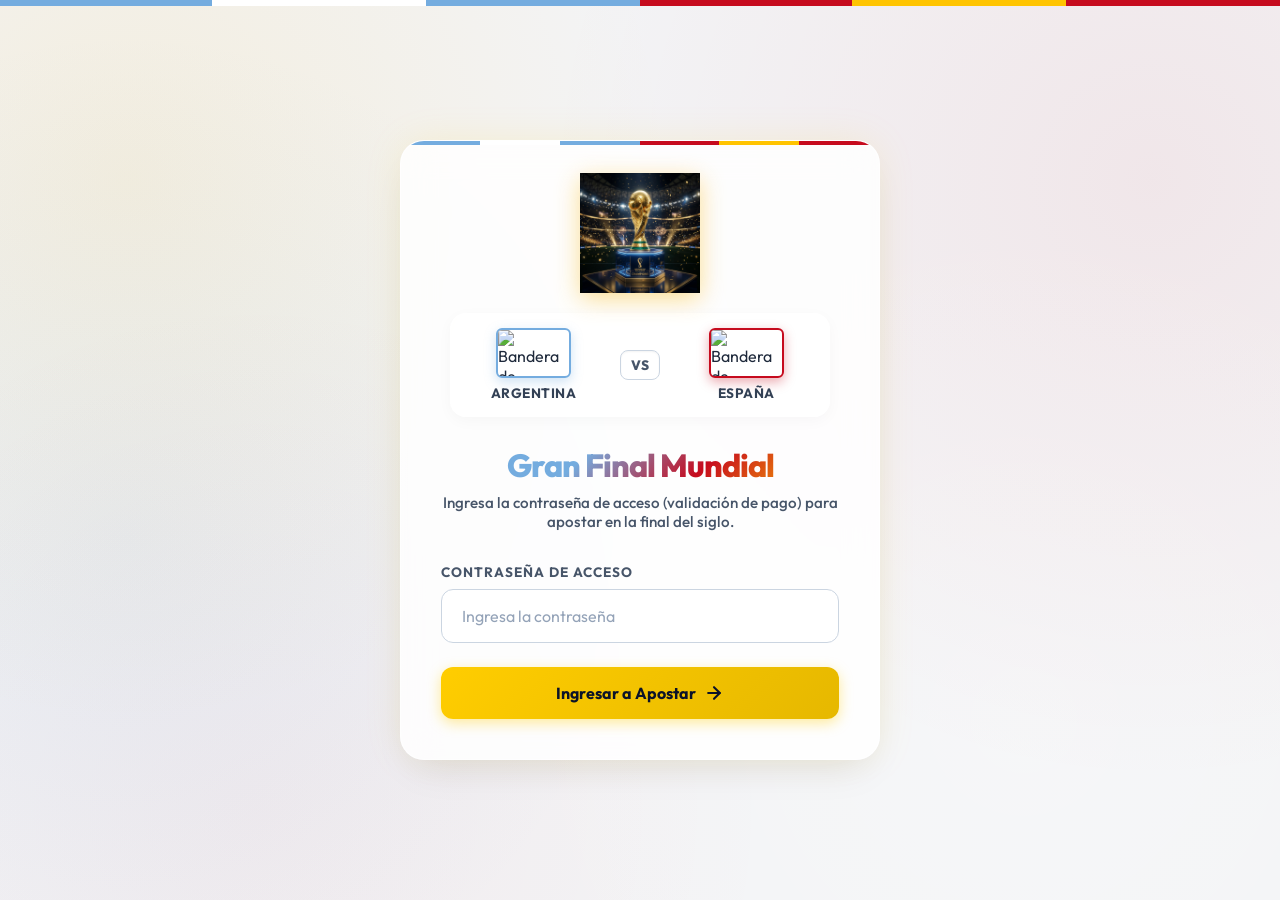
==== commit 39d34a40: "Ajuste de polla para la final del mundial Argentina vs España con acumulado base de .000 COP" ====
--- a/index.html
+++ b/index.html
@@ -3,26 +3,29 @@
 <head>
   <meta charset="UTF-8">
   <meta name="viewport" content="width=device-width, initial-scale=1.0">
-  <title>Acceso Tricolor - Polla Deportiva</title>
+  <title>La Gran Final - Polla Mundialista</title>
   <link rel="stylesheet" href="css/style.css">
-  <meta name="description" content="Accede a la polla oficial de la Selección Colombia para el partido frente a Suiza.">
+  <meta name="description" content="Accede a la polla oficial de la Final del Mundial entre Argentina y España.">
 </head>
 <body class="login-page">
   <div class="glass-card">
+    <div class="world-cup-logo-container" style="text-align: center; margin-bottom: 1rem; margin-top: -0.5rem;">
+      <img src="world_cup_trophy.png" alt="Copa del Mundo" style="max-height: 120px; filter: drop-shadow(0 6px 12px rgba(246, 181, 18, 0.45)); max-width: 100%; object-fit: contain; animation: float 4s ease-in-out infinite;">
+    </div>
     <div class="match-header-login">
       <div class="team-login">
-        <img src="https://flagcdn.com/w160/co.png" alt="Bandera de Colombia" class="flag-rect">
-        <span class="team-name-login">Colombia</span>
+        <img src="https://flagcdn.com/w160/ar.png" alt="Bandera de Argentina" class="flag-rect">
+        <span class="team-name-login">Argentina</span>
       </div>
       <div class="vs-login">VS</div>
       <div class="team-login">
-        <img src="https://flagcdn.com/w160/ch.png" alt="Bandera de Suiza" class="flag-rect">
-        <span class="team-name-login">Suiza</span>
+        <img src="https://flagcdn.com/w160/es.png" alt="Bandera de España" class="flag-rect">
+        <span class="team-name-login">España</span>
       </div>
     </div>
     
-    <h1 class="title-patriotic">Polla Tricolor</h1>
-    <p class="subtitle">Ingresa la contraseña de acceso (validación de pago) para apostar por nuestra Selección.</p>
+    <h1 class="title-patriotic">Gran Final Mundial</h1>
+    <p class="subtitle">Ingresa la contraseña de acceso (validación de pago) para apostar en la final del siglo.</p>
     
     <form id="login-form">
       <div class="input-group">
--- a/css/style.css
+++ b/css/style.css
@@ -5,21 +5,29 @@
   --bg-card: rgba(20, 27, 45, 0.75);
   --border-glow: rgba(255, 255, 255, 0.08);
   
-  /* Paleta Patria de Colombia (Ajustada para diseño premium) */
-  --col-yellow: #FFCD00;
-  --col-blue: #003087;
-  --col-red: #C8102E;
-  
-  /* Paleta de Suiza */
-  --suiza-red: #d52b1e;
+  /* Paleta de Argentina */
+  --arg-blue: #74acdf;
+  --arg-white: #ffffff;
+  --arg-gold: #f6b512;
+  
+  /* Paleta de España */
+  --esp-red: #c60b1e;
+  --esp-yellow: #ffc400;
+  
+  /* Mapeo para compatibilidad y consistencia visual */
+  --col-yellow: #f6b512;
+  --col-blue: #74acdf;
+  --col-red: #c60b1e;
+  
+  --suiza-red: #c60b1e;
   --suiza-white: #ffffff;
-  --suiza-red-glow: rgba(213, 43, 30, 0.25);
+  --suiza-red-glow: rgba(198, 11, 30, 0.25);
   
   /* Variantes translúcidas y glows */
-  --yellow-glow: rgba(255, 205, 0, 0.2);
-  --yellow-light: rgba(255, 205, 0, 0.1);
-  --blue-glow: rgba(0, 48, 135, 0.4);
-  --red-glow: rgba(200, 16, 46, 0.3);
+  --yellow-glow: rgba(246, 181, 18, 0.25);
+  --yellow-light: rgba(246, 181, 18, 0.1);
+  --blue-glow: rgba(116, 172, 223, 0.35);
+  --red-glow: rgba(198, 11, 30, 0.25);
   
   --text-white: #f8fafc;
   --text-slate: #94a3b8;
@@ -48,11 +56,11 @@
   background-image: 
     radial-gradient(circle at 10% 20%, var(--yellow-light) 0%, transparent 40%),
     radial-gradient(circle at 90% 80%, var(--blue-glow) 0%, transparent 50%),
-    radial-gradient(circle at 50% 50%, rgba(200, 16, 46, 0.05) 0%, transparent 60%);
+    radial-gradient(circle at 50% 50%, rgba(198, 11, 30, 0.04) 0%, transparent 60%);
   background-attachment: fixed;
 }
 
-/* Decoraciones patrias de fondo */
+/* Decoraciones premium de fondo (Argentina & España) */
 body::before {
   content: '';
   position: absolute;
@@ -60,7 +68,14 @@
   left: 0;
   right: 0;
   height: 5px;
-  background: linear-gradient(to right, var(--col-yellow) 0%, var(--col-yellow) 50%, var(--col-blue) 50%, var(--col-blue) 75%, var(--col-red) 75%, var(--col-red) 100%);
+  background: linear-gradient(to right, 
+    #74acdf 0%, #74acdf 16.6%, 
+    #ffffff 16.6%, #ffffff 33.3%, 
+    #74acdf 33.3%, #74acdf 50%,
+    #c60b1e 50%, #c60b1e 66.6%,
+    #ffc400 66.6%, #ffc400 83.3%,
+    #c60b1e 83.3%, #c60b1e 100%
+  );
   z-index: 10;
 }
 
@@ -259,13 +274,13 @@
 }
 
 body.login-page .team-login:first-of-type .flag-rect {
-  border-color: #FFCD00;
-  box-shadow: 0 4px 12px rgba(255, 205, 0, 0.25);
+  border-color: #74acdf;
+  box-shadow: 0 4px 12px rgba(116, 172, 223, 0.35);
 }
 
 body.login-page .team-login:last-of-type .flag-rect {
-  border-color: var(--suiza-red);
-  box-shadow: 0 4px 12px var(--suiza-red-glow);
+  border-color: #c60b1e;
+  box-shadow: 0 4px 12px rgba(198, 11, 30, 0.35);
 }
 
 .flag-rect:hover {
@@ -433,28 +448,29 @@
    ESTILOS PREMIUM PANTALLA DE INGRESO (LIGHT THEME TRICOLOR)
    ========================================== */
 
-/* Fondo claro y degradados sutiles con colores de Colombia y Suiza */
+/* Fondo claro y degradados sutiles con colores de Argentina y España */
 body.login-page {
   background-color: #f3f4f6;
   color: #1e293b;
   background-image: 
-    radial-gradient(circle at 10% 20%, rgba(255, 205, 0, 0.14) 0%, transparent 40%),
-    radial-gradient(circle at 10% 60%, rgba(0, 48, 135, 0.08) 0%, transparent 40%),
-    radial-gradient(circle at 20% 90%, rgba(200, 16, 46, 0.06) 0%, transparent 40%),
-    radial-gradient(circle at 90% 20%, rgba(213, 43, 30, 0.12) 0%, transparent 45%),
+    radial-gradient(circle at 10% 20%, rgba(246, 181, 18, 0.1) 0%, transparent 40%),
+    radial-gradient(circle at 10% 60%, rgba(116, 172, 223, 0.1) 0%, transparent 40%),
+    radial-gradient(circle at 20% 90%, rgba(198, 11, 30, 0.04) 0%, transparent 40%),
+    radial-gradient(circle at 90% 20%, rgba(198, 11, 30, 0.06) 0%, transparent 45%),
     radial-gradient(circle at 80% 80%, rgba(255, 255, 255, 0.25) 0%, transparent 45%);
   background-attachment: fixed;
 }
 
-/* Decoración superior con franjas combinadas de Colombia (50%) y Suiza (50%) */
+/* Decoración superior con franjas combinadas de Argentina (50%) y España (50%) */
 body.login-page::before {
   height: 6px;
   background: linear-gradient(to right, 
-    #FFCD00 0%, #FFCD00 25%, 
-    #003087 25%, #003087 37.5%, 
-    #C8102E 37.5%, #C8102E 50%,
-    #D52B1E 50%, #D52B1E 75%,
-    #FFFFFF 75%, #FFFFFF 100%
+    #74acdf 0%, #74acdf 16.6%, 
+    #ffffff 16.6%, #ffffff 33.3%, 
+    #74acdf 33.3%, #74acdf 50%,
+    #c60b1e 50%, #c60b1e 66.6%,
+    #ffc400 66.6%, #ffc400 83.3%,
+    #c60b1e 83.3%, #c60b1e 100%
   );
 }
 
@@ -478,7 +494,7 @@
   );
 }
 
-/* Línea decorativa combinada Colombia/Suiza integrada en la tarjeta */
+/* Línea decorativa combinada Argentina/España integrada en la tarjeta */
 body.login-page .glass-card::before {
   content: '';
   position: absolute;
@@ -487,18 +503,19 @@
   right: 0;
   height: 4px;
   background: linear-gradient(to right, 
-    var(--col-yellow) 0%, var(--col-yellow) 25%, 
-    var(--col-blue) 25%, var(--col-blue) 37.5%, 
-    var(--col-red) 37.5%, var(--col-red) 50%,
-    var(--suiza-red) 50%, var(--suiza-red) 75%,
-    var(--suiza-white) 75%, var(--suiza-white) 100%
+    #74acdf 0%, #74acdf 16.6%, 
+    #ffffff 16.6%, #ffffff 33.3%, 
+    #74acdf 33.3%, #74acdf 50%,
+    #c60b1e 50%, #c60b1e 66.6%,
+    #ffc400 66.6%, #ffc400 83.3%,
+    #c60b1e 83.3%, #c60b1e 100%
   );
   z-index: 5;
 }
 
 /* Título patriótico con degradado en los colores de ambas selecciones */
 body.login-page .title-patriotic {
-  background: linear-gradient(135deg, #FFCD00 0%, #003087 35%, #C8102E 65%, #D52B1E 100%);
+  background: linear-gradient(135deg, #74acdf 0%, #74acdf 35%, #c60b1e 65%, #ffc400 100%);
   -webkit-background-clip: text;
   -webkit-text-fill-color: transparent;
   text-shadow: none;
@@ -560,3 +577,16 @@
   stroke: #0b1329;
 }
 
+@keyframes float {
+  0% {
+    transform: translateY(0px);
+  }
+  50% {
+    transform: translateY(-10px);
+  }
+  100% {
+    transform: translateY(0px);
+  }
+}
+
+
